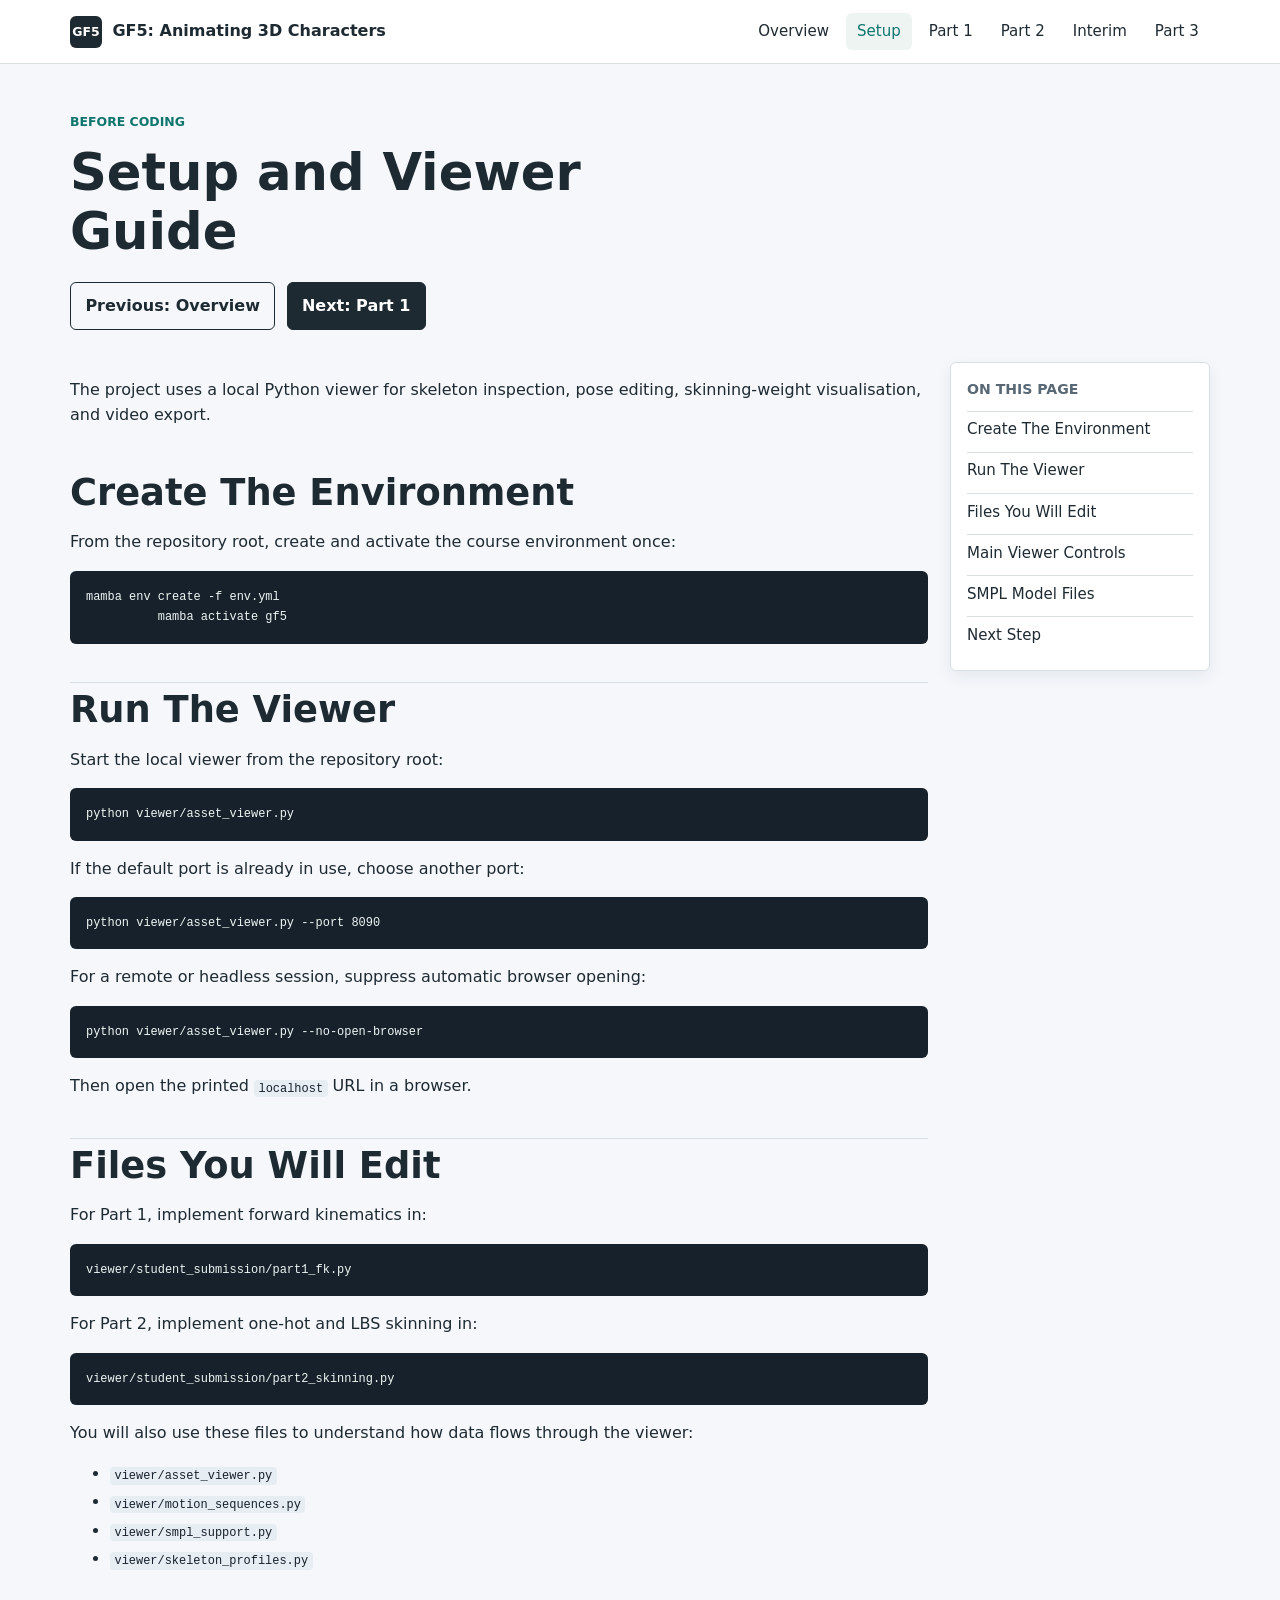
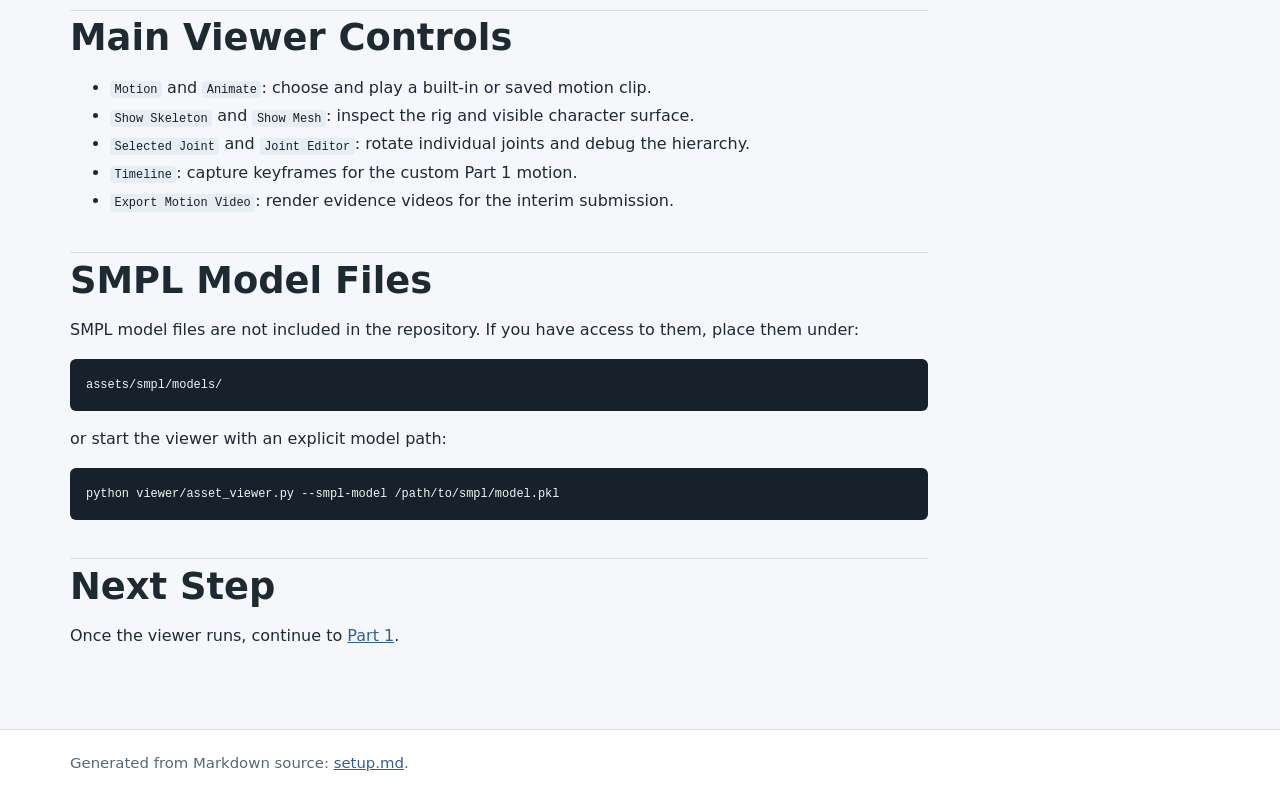
==== setup.html @ 1156f6f4 "Build docs site" ====
<!doctype html>
<!-- Generated from setup.md by docs/build_site.py. Do not edit by hand. -->
<html lang="en">
  <head>
    <meta charset="utf-8">
    <meta name="viewport" content="width=device-width, initial-scale=1">
    <title>Setup and Viewer Guide | GF5: Animating 3D Characters</title>
    <link rel="stylesheet" href="assets/site.css">
  </head>
  <body>
    <a class="skip-link" href="#main">Skip to content</a>
    <header class="site-header">
      <div class="nav-shell">
        <a class="brand" href="index.html" aria-label="GF5 home">
          <span class="brand-mark">GF5</span>
          <span>GF5: Animating 3D Characters</span>
        </a>
        <nav class="nav-links" aria-label="Main navigation">
          <a href="index.html">Overview</a>
          <a href="setup.html" aria-current="page">Setup</a>
          <a href="part1.html">Part 1</a>
          <a href="part2.html">Part 2</a>
          <a href="interim.html">Interim</a>
          <a href="part3.html">Part 3</a>
        </nav>
      </div>
    </header>

    <main id="main" class="page doc-page">
      <section class="doc-hero">
        <div>
          <p class="eyebrow">Before coding</p>
          <h1>Setup and Viewer Guide</h1>
          <div class="actions">
            <a class="button" href="index.html">Previous: Overview</a>
            <a class="button primary" href="part1.html">Next: Part 1</a>
          </div>
        </div>
      </section>

      <div class="doc-shell">
        <aside class="doc-toc" aria-label="On this page">
          <strong>On this page</strong>
            <a href="#create-the-environment">Create The Environment</a>
            <a href="#run-the-viewer">Run The Viewer</a>
            <a href="#files-you-will-edit">Files You Will Edit</a>
            <a href="#main-viewer-controls">Main Viewer Controls</a>
            <a href="#smpl-model-files">SMPL Model Files</a>
            <a href="#next-step">Next Step</a>
        </aside>
        <article class="doc-content">
          <p>The project uses a local Python viewer for skeleton inspection, pose editing, skinning-weight visualisation, and video export.</p>
          <h2 id="create-the-environment">Create The Environment</h2>
          <p>From the repository root, create and activate the course environment once:</p>
          <pre><code class="language-bash">mamba env create -f env.yml
          mamba activate gf5</code></pre>
          <h2 id="run-the-viewer">Run The Viewer</h2>
          <p>Start the local viewer from the repository root:</p>
          <pre><code class="language-bash">python viewer/asset_viewer.py</code></pre>
          <p>If the default port is already in use, choose another port:</p>
          <pre><code class="language-bash">python viewer/asset_viewer.py --port 8090</code></pre>
          <p>For a remote or headless session, suppress automatic browser opening:</p>
          <pre><code class="language-bash">python viewer/asset_viewer.py --no-open-browser</code></pre>
          <p>Then open the printed <code>localhost</code> URL in a browser.</p>
          <h2 id="files-you-will-edit">Files You Will Edit</h2>
          <p>For Part 1, implement forward kinematics in:</p>
          <pre><code class="language-text">viewer/student_submission/part1_fk.py</code></pre>
          <p>For Part 2, implement one-hot and LBS skinning in:</p>
          <pre><code class="language-text">viewer/student_submission/part2_skinning.py</code></pre>
          <p>You will also use these files to understand how data flows through the viewer:</p>
          <ul>
            <li><code>viewer/asset_viewer.py</code></li>
            <li><code>viewer/motion_sequences.py</code></li>
            <li><code>viewer/smpl_support.py</code></li>
            <li><code>viewer/skeleton_profiles.py</code></li>
          </ul>
          <h2 id="main-viewer-controls">Main Viewer Controls</h2>
          <ul>
            <li><code>Motion</code> and <code>Animate</code>: choose and play a built-in or saved motion clip.</li>
            <li><code>Show Skeleton</code> and <code>Show Mesh</code>: inspect the rig and visible character surface.</li>
            <li><code>Selected Joint</code> and <code>Joint Editor</code>: rotate individual joints and debug the hierarchy.</li>
            <li><code>Timeline</code>: capture keyframes for the custom Part 1 motion.</li>
            <li><code>Export Motion Video</code>: render evidence videos for the interim submission.</li>
          </ul>
          <h2 id="smpl-model-files">SMPL Model Files</h2>
          <p>SMPL model files are not included in the repository. If you have access to them, place them under:</p>
          <pre><code class="language-text">assets/smpl/models/</code></pre>
          <p>or start the viewer with an explicit model path:</p>
          <pre><code class="language-bash">python viewer/asset_viewer.py --smpl-model /path/to/smpl/model.pkl</code></pre>
          <h2 id="next-step">Next Step</h2>
          <p>Once the viewer runs, continue to <a href="part1.html">Part 1</a>.</p>
        </article>
      </div>
    </main>

    <footer class="footer">
      <div class="footer-inner">
        Generated from Markdown source: <a href="https://github.com/CambridgeCVCourses/IIA-Project-GF5/blob/main/docs/setup.md">setup.md</a>.
      </div>
    </footer>
  </body>
</html>
---- assets/site.css ----
:root {
  color-scheme: light;
  --bg: #f5f7fb;
  --surface: #ffffff;
  --surface-strong: #edf4f2;
  --ink: #1e2a32;
  --muted: #586875;
  --line: #d8e0e6;
  --teal: #0f766e;
  --blue: #315f91;
  --red: #b94d3e;
  --gold: #b47b00;
  --code-bg: #17212b;
  --code-fg: #edf6f4;
  --radius: 6px;
  --shadow: 0 12px 28px rgb(30 42 50 / 10%);
}

* {
  box-sizing: border-box;
}

html {
  scroll-behavior: smooth;
}

body {
  margin: 0;
  background: var(--bg);
  color: var(--ink);
  font-family:
    Inter, ui-sans-serif, system-ui, -apple-system, BlinkMacSystemFont, "Segoe UI",
    sans-serif;
  line-height: 1.55;
}

figure {
  margin: 0;
}

a {
  color: var(--blue);
}

a:hover,
a:focus {
  color: var(--teal);
}

.skip-link {
  position: absolute;
  left: 1rem;
  top: -4rem;
  z-index: 20;
  padding: 0.65rem 0.9rem;
  background: var(--ink);
  color: #fff;
  border-radius: var(--radius);
}

.skip-link:focus {
  top: 1rem;
}

.site-header {
  border-bottom: 1px solid var(--line);
  background: rgb(255 255 255 / 92%);
  backdrop-filter: blur(12px);
  position: sticky;
  top: 0;
  z-index: 10;
}

.nav-shell {
  max-width: 1180px;
  margin: 0 auto;
  padding: 0.8rem 1.25rem;
  display: flex;
  align-items: center;
  justify-content: space-between;
  gap: 1rem;
}

.brand {
  display: inline-flex;
  align-items: center;
  gap: 0.65rem;
  color: var(--ink);
  text-decoration: none;
  font-weight: 800;
}

.brand-mark {
  width: 2rem;
  height: 2rem;
  border-radius: var(--radius);
  display: grid;
  place-items: center;
  background: var(--ink);
  color: #fff;
  font-size: 0.78rem;
}

.nav-links {
  display: flex;
  align-items: center;
  justify-content: flex-end;
  flex-wrap: wrap;
  gap: 0.35rem;
}

.nav-links a {
  display: inline-flex;
  align-items: center;
  min-height: 2.25rem;
  padding: 0.45rem 0.7rem;
  border-radius: var(--radius);
  color: var(--ink);
  text-decoration: none;
  font-size: 0.94rem;
}

.nav-links a:hover,
.nav-links a:focus,
.nav-links a[aria-current="page"] {
  background: var(--surface-strong);
  color: var(--teal);
}

.page {
  max-width: 1180px;
  margin: 0 auto;
  padding: 2rem 1.25rem 4rem;
}

.doc-page {
  display: block;
}

.doc-hero {
  padding: 1rem 0 2rem;
}

.doc-hero h1 {
  max-width: 18ch;
}

.doc-shell {
  display: grid;
  grid-template-columns: minmax(0, 1fr) 260px;
  gap: 1.4rem;
  align-items: start;
}

.doc-content {
  min-width: 0;
}

.doc-content h1 {
  max-width: 18ch;
  margin-bottom: 1rem;
}

.doc-content h2 {
  padding-top: 0.4rem;
  border-top: 1px solid var(--line);
}

.doc-content h2:first-of-type {
  border-top: 0;
}

.doc-content li + li {
  margin-top: 0.22rem;
}

.doc-content img {
  max-width: 100%;
  height: auto;
}

.doc-toc {
  position: sticky;
  top: 5.2rem;
  grid-column: 2;
  grid-row: 1;
  display: grid;
  gap: 0.25rem;
  padding: 1rem;
  border: 1px solid var(--line);
  border-radius: var(--radius);
  background: var(--surface);
  box-shadow: 0 6px 16px rgb(30 42 50 / 7%);
}

.doc-toc strong {
  display: block;
  margin-bottom: 0.4rem;
  font-size: 0.88rem;
  color: var(--muted);
  text-transform: uppercase;
}

.doc-toc a {
  display: block;
  padding: 0.4rem 0;
  color: var(--ink);
  text-decoration: none;
  font-size: 0.94rem;
  border-top: 1px solid var(--line);
}

.doc-toc a:hover,
.doc-toc a:focus {
  color: var(--teal);
}

.release-band {
  display: grid;
  grid-template-columns: minmax(0, 1.05fr) minmax(320px, 0.95fr);
  gap: 2rem;
  align-items: center;
  padding: 1rem 0 2rem;
}

.eyebrow {
  margin: 0 0 0.7rem;
  color: var(--teal);
  font-weight: 800;
  text-transform: uppercase;
  font-size: 0.78rem;
}

h1,
h2,
h3 {
  line-height: 1.15;
  letter-spacing: 0;
}

h1 {
  max-width: 20ch;
  margin: 0;
  font-size: clamp(2rem, 4vw, 3.35rem);
}

.page-title {
  max-width: 17ch;
  margin-bottom: 1rem;
}

h2 {
  margin: 2.4rem 0 0.8rem;
  font-size: clamp(1.65rem, 3vw, 2.3rem);
}

h3 {
  margin: 1.35rem 0 0.55rem;
  font-size: 1.15rem;
}

.lede {
  max-width: 62ch;
  color: var(--muted);
  font-size: 1.12rem;
}

.actions {
  display: flex;
  flex-wrap: wrap;
  gap: 0.7rem;
  margin-top: 1.35rem;
}

.button {
  display: inline-flex;
  align-items: center;
  justify-content: center;
  min-height: 2.55rem;
  padding: 0.65rem 0.9rem;
  border: 1px solid var(--ink);
  border-radius: var(--radius);
  color: var(--ink);
  text-decoration: none;
  font-weight: 700;
  background: transparent;
}

.button.primary {
  background: var(--ink);
  color: #fff;
}

.button:hover,
.button:focus {
  border-color: var(--teal);
  color: var(--teal);
}

.button.primary:hover,
.button.primary:focus {
  background: var(--teal);
  color: #fff;
}

.visual-panel {
  min-height: 380px;
  border: 1px solid var(--line);
  border-radius: var(--radius);
  background: #fff;
  box-shadow: var(--shadow);
  overflow: hidden;
}

.visual-panel img {
  display: block;
  width: 100%;
  height: 100%;
  object-fit: cover;
}

.release-strip {
  display: grid;
  grid-template-columns: repeat(4, minmax(0, 1fr));
  gap: 0.85rem;
  margin: 1rem 0 2.6rem;
}

.metric {
  min-height: 7rem;
  padding: 1rem;
  border-left: 5px solid var(--teal);
  background: var(--surface);
  border-radius: var(--radius);
  box-shadow: 0 6px 16px rgb(30 42 50 / 7%);
}

.metric:nth-child(2) {
  border-left-color: var(--blue);
}

.metric:nth-child(3) {
  border-left-color: var(--gold);
}

.metric:nth-child(4) {
  border-left-color: var(--red);
}

.metric strong {
  display: block;
  margin-bottom: 0.35rem;
  font-size: 1.02rem;
}

.metric span {
  color: var(--muted);
  font-size: 0.94rem;
}

.grid {
  display: grid;
  grid-template-columns: repeat(3, minmax(0, 1fr));
  gap: 1rem;
}

.grid.two {
  grid-template-columns: repeat(2, minmax(0, 1fr));
}

.card {
  padding: 1.1rem;
  border: 1px solid var(--line);
  border-radius: var(--radius);
  background: var(--surface);
}

.card h3:first-child {
  margin-top: 0;
}

.callout {
  margin: 1.25rem 0;
  padding: 1rem 1.1rem;
  border-left: 5px solid var(--teal);
  background: var(--surface-strong);
  border-radius: var(--radius);
}

.warning {
  border-left-color: var(--red);
  background: #fff3f0;
}

.timeline {
  display: grid;
  gap: 0.75rem;
  margin-top: 1rem;
  padding: 0;
  list-style: none;
}

.step {
  display: grid;
  grid-template-columns: 3rem minmax(0, 1fr);
  gap: 0.9rem;
  align-items: start;
  padding: 1rem;
  background: var(--surface);
  border: 1px solid var(--line);
  border-radius: var(--radius);
}

.step-number {
  width: 2.45rem;
  height: 2.45rem;
  border-radius: var(--radius);
  display: grid;
  place-items: center;
  background: var(--ink);
  color: #fff;
  font-weight: 800;
}

.step h3 {
  margin-top: 0;
}

.checklist {
  display: grid;
  gap: 0.55rem;
  padding: 0;
  list-style: none;
}

.checklist li {
  position: relative;
  padding: 0.78rem 0.9rem 0.78rem 2.35rem;
  border: 1px solid var(--line);
  border-radius: var(--radius);
  background: var(--surface);
}

.checklist li::before {
  content: "";
  position: absolute;
  left: 0.85rem;
  top: 1.06rem;
  width: 0.72rem;
  height: 0.72rem;
  border: 2px solid var(--teal);
  border-radius: 2px;
}

code {
  padding: 0.1rem 0.28rem;
  border-radius: 4px;
  background: #e6edf3;
  color: #17212b;
  font-size: 0.92em;
}

pre {
  overflow-x: auto;
  margin: 1rem 0;
  padding: 1rem;
  background: var(--code-bg);
  color: var(--code-fg);
  border-radius: var(--radius);
}

pre code {
  padding: 0;
  background: transparent;
  color: inherit;
}

table {
  width: 100%;
  border-collapse: collapse;
  margin: 1rem 0 1.4rem;
  background: var(--surface);
  border: 1px solid var(--line);
}

th,
td {
  padding: 0.8rem;
  border-bottom: 1px solid var(--line);
  text-align: left;
  vertical-align: top;
}

th {
  background: var(--surface-strong);
}

.footer {
  border-top: 1px solid var(--line);
  background: #fff;
}

.footer-inner {
  max-width: 1180px;
  margin: 0 auto;
  padding: 1.4rem 1.25rem;
  color: var(--muted);
  font-size: 0.93rem;
}

@media (max-width: 920px) {
  .release-band,
  .doc-shell,
  .grid,
  .grid.two,
  .release-strip {
    grid-template-columns: 1fr;
  }

  .doc-toc {
    position: static;
    grid-column: auto;
    grid-row: auto;
    order: -1;
  }

  .visual-panel {
    min-height: 300px;
  }
}

@media (max-width: 700px) {
  .nav-shell {
    align-items: flex-start;
    flex-direction: column;
  }

  .nav-links {
    justify-content: flex-start;
  }

  .page {
    padding-top: 1.4rem;
  }

  h1 {
    font-size: 2.35rem;
  }

  .step {
    grid-template-columns: 1fr;
  }
}
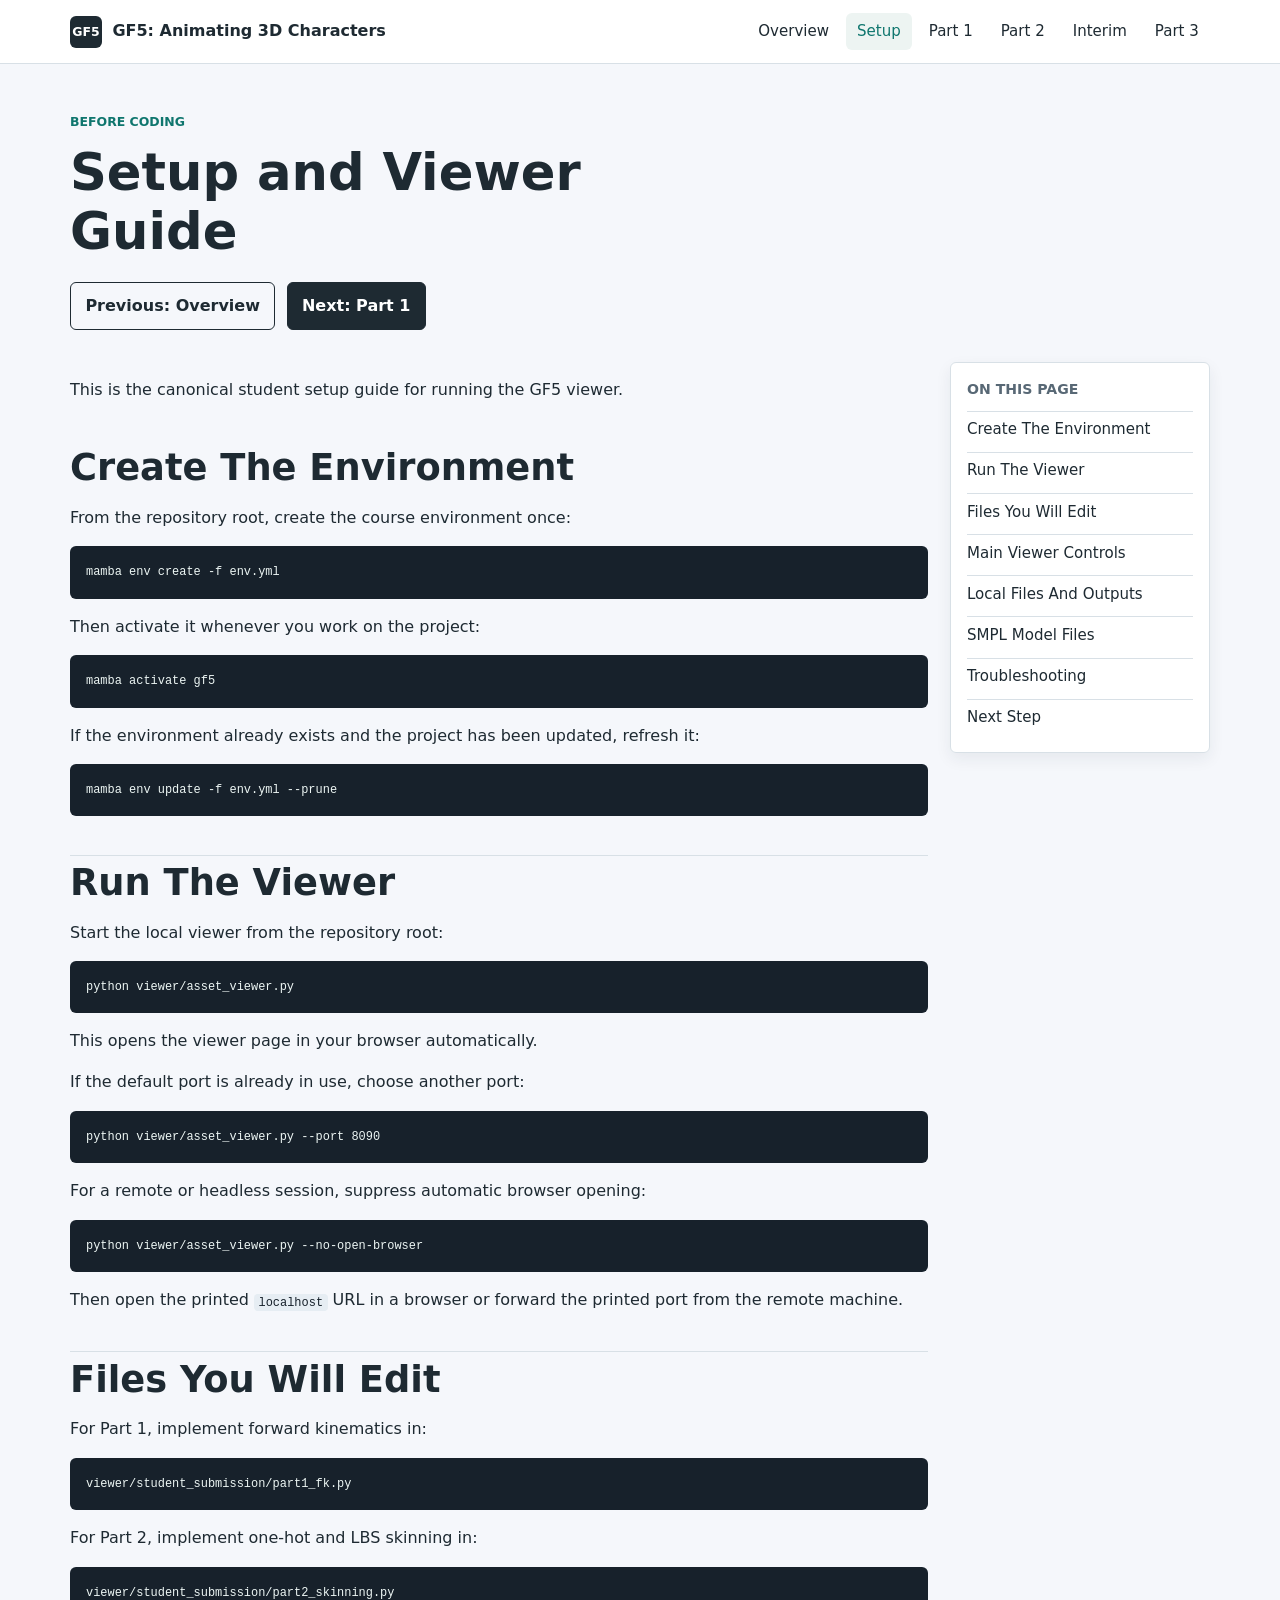
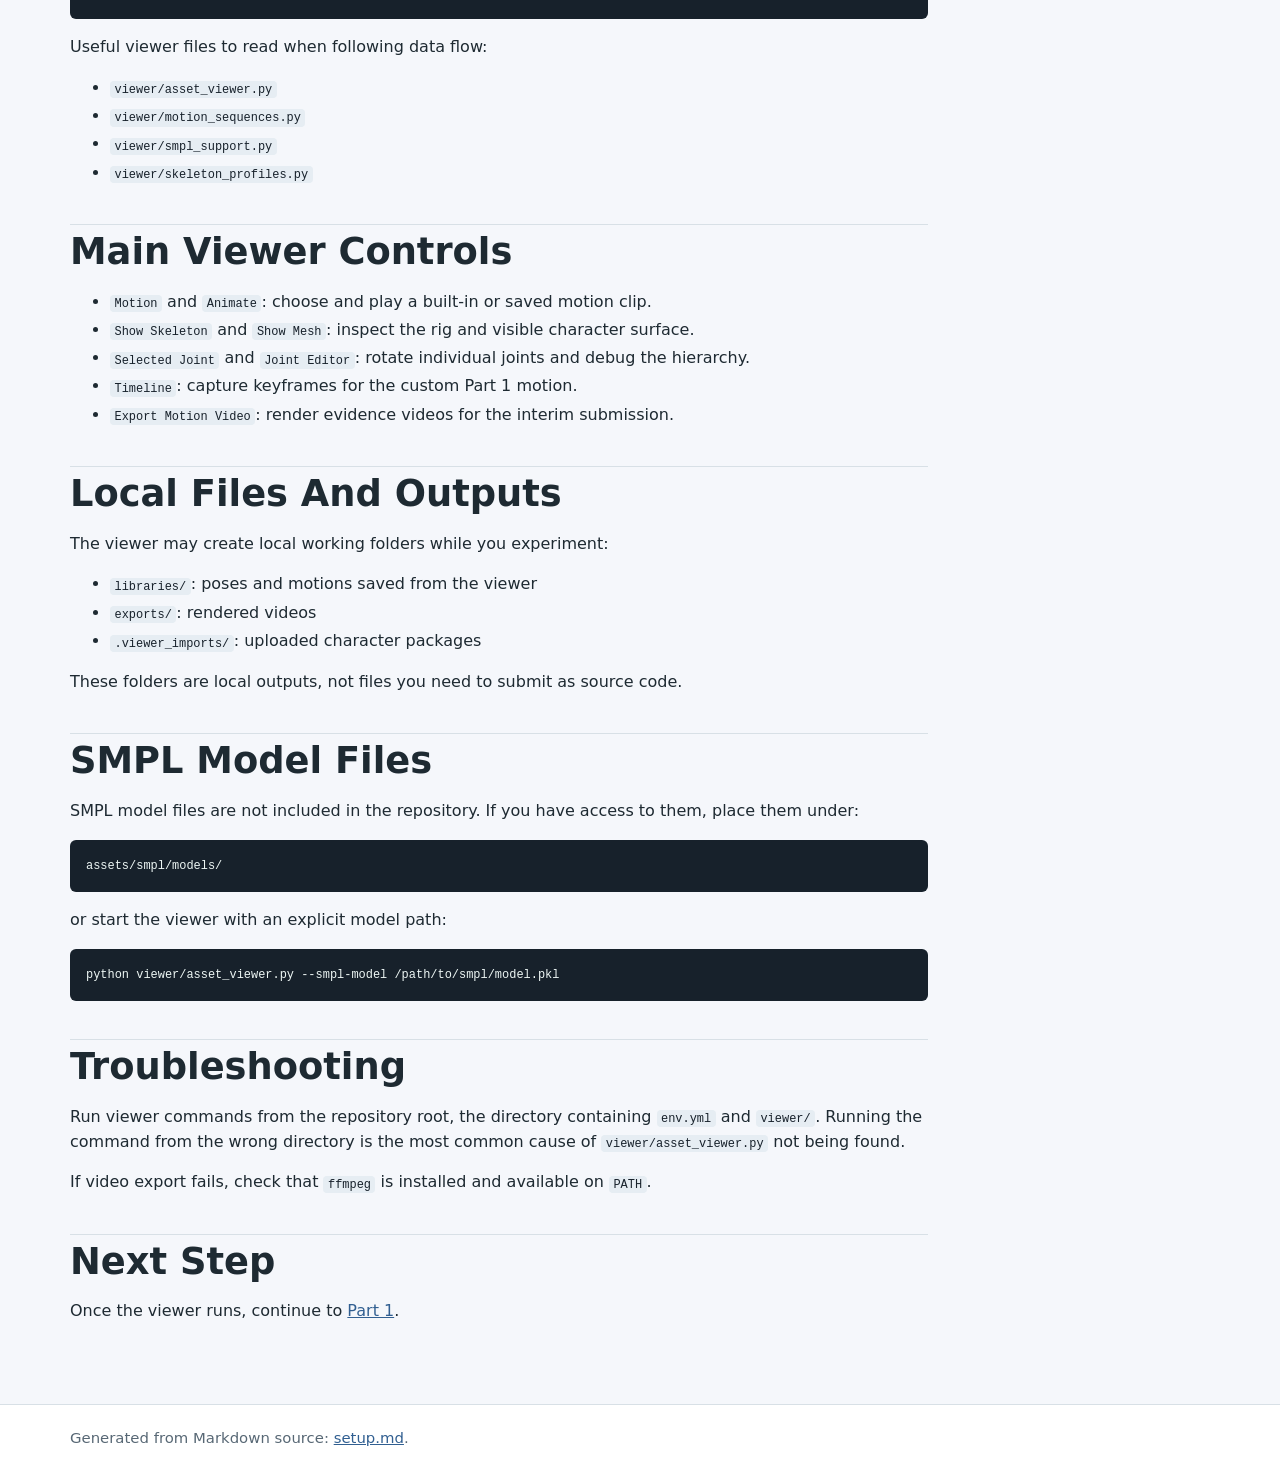
==== commit cc5ee0f3: "Build docs site" ====
--- a/setup.html
+++ b/setup.html
@@ -45,29 +45,35 @@
             <a href="#run-the-viewer">Run The Viewer</a>
             <a href="#files-you-will-edit">Files You Will Edit</a>
             <a href="#main-viewer-controls">Main Viewer Controls</a>
+            <a href="#local-files-and-outputs">Local Files And Outputs</a>
             <a href="#smpl-model-files">SMPL Model Files</a>
+            <a href="#troubleshooting">Troubleshooting</a>
             <a href="#next-step">Next Step</a>
         </aside>
         <article class="doc-content">
-          <p>The project uses a local Python viewer for skeleton inspection, pose editing, skinning-weight visualisation, and video export.</p>
+          <p>This is the canonical student setup guide for running the GF5 viewer.</p>
           <h2 id="create-the-environment">Create The Environment</h2>
-          <p>From the repository root, create and activate the course environment once:</p>
-          <pre><code class="language-bash">mamba env create -f env.yml
-          mamba activate gf5</code></pre>
+          <p>From the repository root, create the course environment once:</p>
+          <pre><code class="language-bash">mamba env create -f env.yml</code></pre>
+          <p>Then activate it whenever you work on the project:</p>
+          <pre><code class="language-bash">mamba activate gf5</code></pre>
+          <p>If the environment already exists and the project has been updated, refresh it:</p>
+          <pre><code class="language-bash">mamba env update -f env.yml --prune</code></pre>
           <h2 id="run-the-viewer">Run The Viewer</h2>
           <p>Start the local viewer from the repository root:</p>
           <pre><code class="language-bash">python viewer/asset_viewer.py</code></pre>
+          <p>This opens the viewer page in your browser automatically.</p>
           <p>If the default port is already in use, choose another port:</p>
           <pre><code class="language-bash">python viewer/asset_viewer.py --port 8090</code></pre>
           <p>For a remote or headless session, suppress automatic browser opening:</p>
           <pre><code class="language-bash">python viewer/asset_viewer.py --no-open-browser</code></pre>
-          <p>Then open the printed <code>localhost</code> URL in a browser.</p>
+          <p>Then open the printed <code>localhost</code> URL in a browser or forward the printed port from the remote machine.</p>
           <h2 id="files-you-will-edit">Files You Will Edit</h2>
           <p>For Part 1, implement forward kinematics in:</p>
           <pre><code class="language-text">viewer/student_submission/part1_fk.py</code></pre>
           <p>For Part 2, implement one-hot and LBS skinning in:</p>
           <pre><code class="language-text">viewer/student_submission/part2_skinning.py</code></pre>
-          <p>You will also use these files to understand how data flows through the viewer:</p>
+          <p>Useful viewer files to read when following data flow:</p>
           <ul>
             <li><code>viewer/asset_viewer.py</code></li>
             <li><code>viewer/motion_sequences.py</code></li>
@@ -82,11 +88,22 @@
             <li><code>Timeline</code>: capture keyframes for the custom Part 1 motion.</li>
             <li><code>Export Motion Video</code>: render evidence videos for the interim submission.</li>
           </ul>
+          <h2 id="local-files-and-outputs">Local Files And Outputs</h2>
+          <p>The viewer may create local working folders while you experiment:</p>
+          <ul>
+            <li><code>libraries/</code>: poses and motions saved from the viewer</li>
+            <li><code>exports/</code>: rendered videos</li>
+            <li><code>.viewer_imports/</code>: uploaded character packages</li>
+          </ul>
+          <p>These folders are local outputs, not files you need to submit as source code.</p>
           <h2 id="smpl-model-files">SMPL Model Files</h2>
           <p>SMPL model files are not included in the repository. If you have access to them, place them under:</p>
           <pre><code class="language-text">assets/smpl/models/</code></pre>
           <p>or start the viewer with an explicit model path:</p>
           <pre><code class="language-bash">python viewer/asset_viewer.py --smpl-model /path/to/smpl/model.pkl</code></pre>
+          <h2 id="troubleshooting">Troubleshooting</h2>
+          <p>Run viewer commands from the repository root, the directory containing <code>env.yml</code> and <code>viewer/</code>. Running the command from the wrong directory is the most common cause of <code>viewer/asset_viewer.py</code> not being found.</p>
+          <p>If video export fails, check that <code>ffmpeg</code> is installed and available on <code>PATH</code>.</p>
           <h2 id="next-step">Next Step</h2>
           <p>Once the viewer runs, continue to <a href="part1.html">Part 1</a>.</p>
         </article>
